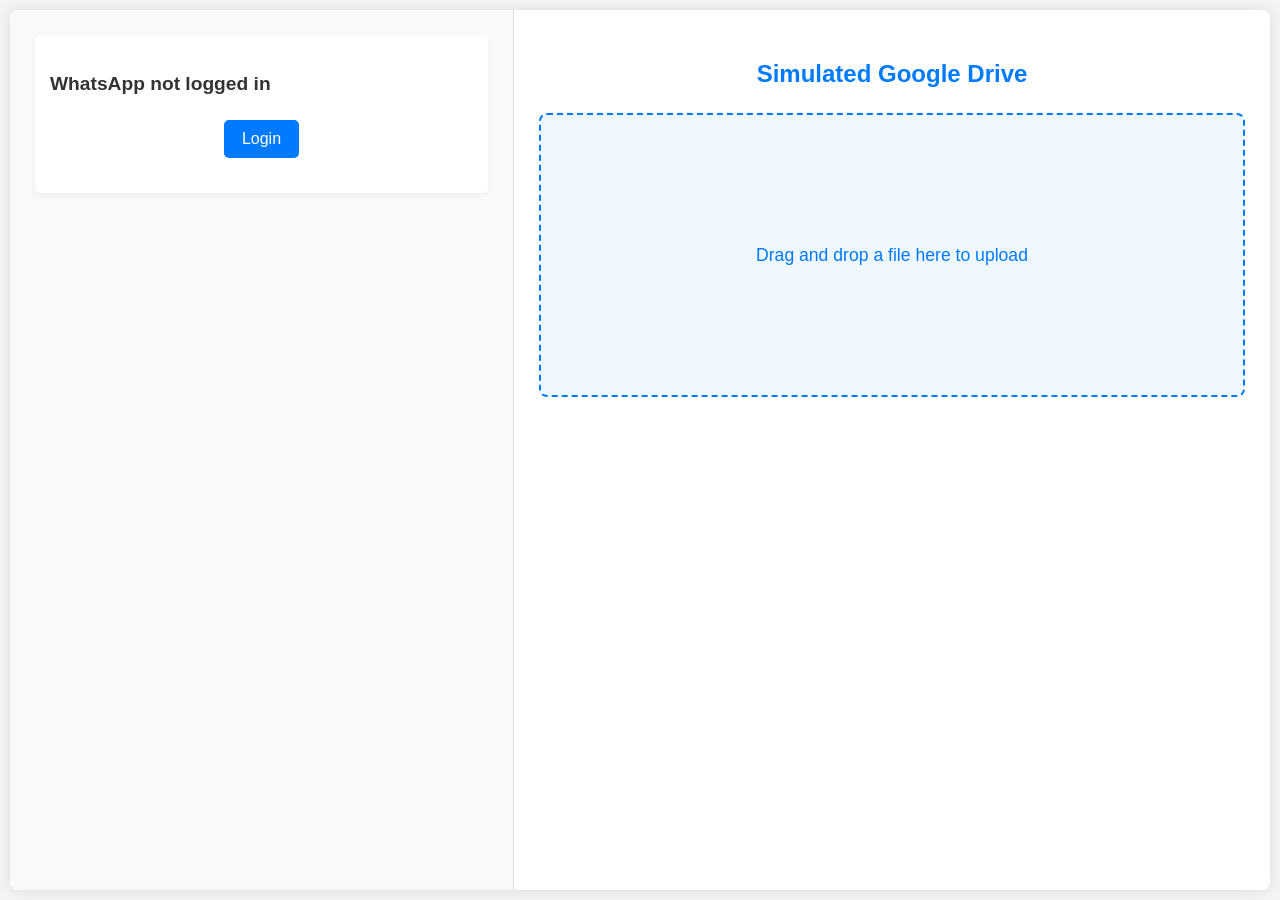
==== index.html @ 04526c60 "feat: Create interactive project showcase website This commit introduces a new interactive demo webs" ====
<!DOCTYPE html>
<html lang="en">
<head>
    <meta charset="UTF-8">
    <meta name="viewport" content="width=device-width, initial-scale=1.0">
    <title>Project Showcase Demo</title>
    <link rel="stylesheet" href="style.css">
</head>
<body>
    <div class="container">
        <div class="split left-pane">
            <!-- Dashboard content will go here -->
            <div id="dashboard-initial-view">
                <p id="whatsapp-status-message">WhatsApp not logged in</p>
                <button id="login-button">Login</button>
            </div>

            <div id="dashboard-loggedin-view" style="display: none;">
                <p id="whatsapp-status-loggedin">WhatsApp logged in</p>
                <h3>Contacts:</h3>
                <div id="phone-numbers-list">
                    <!-- Phone numbers will be populated by JavaScript -->
                </div>
                <h3>Activity Logs:</h3>
                <div id="logs-terminal">
                    <!-- Log messages will be populated by JavaScript -->
                    <p>Initializing session...</p>
                    <p>Connection established.</p>
                </div>
            </div>
            <!-- Other dashboard content will be added here later -->
        </div>
        <div class="split right-pane">
            <!-- Google Drive/WhatsApp content will go here -->
            <div id="right-pane-content">
                <h2>Simulated Google Drive</h2>
                <div id="drop-zone">
                    <p>Drag and drop a file here to upload</p>
                    <!-- Optionally, you can add an input type="file" hidden here for accessibility,
                         although the primary interaction is drag and drop for this demo. -->
                </div>
                <!-- Content of this pane will change after file drop -->
            </div>
        </div>
    </div>

    <div id="qr-modal" style="display: none;">
        <div class="modal-content">
            <span class="close-button">&times;</span> <!-- Optional close button -->
            <h2>Scan QR Code to Login</h2>
            <img id="qr-code-image" src="#" alt="QR Code will appear here" style="width: 200px; height: 200px; border: 1px solid #ccc; margin: 10px auto; display: block;">
            <p><em>(This is a simulation. No actual scanning needed.)</em></p>
            <p id="qr-fact-text" style="text-align: center; font-style: italic;"></p> <!-- To display the fact -->
            <button id="simulate-login-button">Simulate Login</button>
        </div>
    </div>

    <script src="script.js" defer></script>
</body>
</html>
---- style.css ----
/* General Styles */
body {
    font-family: -apple-system, BlinkMacSystemFont, "Segoe UI", Roboto, Helvetica, Arial, sans-serif;
    margin: 0;
    background-color: #f4f4f4;
    color: #333;
    line-height: 1.6;
    display: flex;
    flex-direction: column;
    min-height: 100vh;
}

.container {
    display: flex;
    flex-grow: 1;
    background-color: #fff;
    margin: 10px;
    box-shadow: 0 0 15px rgba(0,0,0,0.1);
    border-radius: 8px;
    overflow: hidden; /* Important for border-radius on children */
}

.split {
    padding: 25px;
    box-sizing: border-box;
    overflow-y: auto;
}

.left-pane {
    width: 40%;
    background-color: #f9f9f9;
    border-right: 1px solid #ddd;
}

.right-pane {
    width: 60%;
    background-color: #ffffff;
}

h2, h3 {
    color: #007bff; /* Primary color */
}

button {
    background-color: #007bff;
    color: white;
    border: none;
    padding: 10px 18px;
    border-radius: 5px;
    cursor: pointer;
    font-size: 1em;
    transition: background-color 0.3s ease;
}

button:hover {
    background-color: #0056b3;
}

button:disabled {
    background-color: #ccc;
    cursor: not-allowed;
}

/* Dashboard Styles */
#dashboard-initial-view, #dashboard-loggedin-view {
    padding: 15px;
    border-radius: 5px;
    background-color: #fff;
    box-shadow: 0 2px 5px rgba(0,0,0,0.05);
}

#whatsapp-status-message, #whatsapp-status-loggedin {
    font-size: 1.2em;
    font-weight: bold;
    margin-bottom: 15px;
    color: #333;
}

#login-button {
    display: block;
    margin: 20px auto;
}

#phone-numbers-list {
    margin-top: 10px;
    padding-left: 0; /* Remove default list styling if it were a ul */
}

#phone-numbers-list p {
    background-color: #e9ecef;
    padding: 8px;
    border-radius: 4px;
    margin-bottom: 5px;
    font-size: 0.95em;
}

#logs-terminal {
    background-color: #222; /* Dark background for terminal */
    color: #0f0; /* Green text */
    font-family: "Courier New", Courier, monospace;
    padding: 15px;
    border-radius: 5px;
    margin-top: 15px;
    height: 150px;
    overflow-y: scroll;
    font-size: 0.9em;
    border: 1px solid #444;
}

#logs-terminal p {
    margin: 0 0 5px 0;
    white-space: pre-wrap; /* Keep log formatting */
}

/* QR Code Modal Styles */
#qr-modal {
    position: fixed;
    left: 0;
    top: 0;
    width: 100%;
    height: 100%;
    background-color: rgba(0,0,0,0.6);
    display: flex; /* Changed from none to flex for centering */
    align-items: center;
    justify-content: center;
    z-index: 1000;
    
    opacity: 0; /* Initially transparent */
    visibility: hidden; /* Initially not visible and not interactive */
    transition: opacity 0.3s ease-in-out, visibility 0s linear 0.3s; /* Fade transition */
}

#qr-modal.modal-visible {
    opacity: 1;
    visibility: visible;
    transition-delay: 0s; /* Override transition delay for visibility when becoming visible */
}

.modal-content {
    background-color: #fff;
    padding: 25px;
    border-radius: 8px;
    box-shadow: 0 5px 15px rgba(0,0,0,0.3);
    text-align: center;
    width: 90%;
    max-width: 400px;
    position: relative;
}

.close-button {
    position: absolute;
    top: 10px;
    right: 15px;
    font-size: 1.8em;
    font-weight: bold;
    color: #aaa;
    cursor: pointer;
}

.close-button:hover {
    color: #777;
}

#qr-code-image {
    width: 200px;
    height: 200px;
    border: 1px solid #ccc;
    margin: 20px auto;
    display: block;
}

#qr-fact-text {
    font-style: italic;
    color: #555;
    margin-bottom: 15px;
    font-size: 0.9em;
}

/* Google Drive Simulation (Right Pane Initial) */
#right-pane-content h2 { /* For "Simulated Google Drive" */
    text-align: center;
    margin-bottom: 20px;
}

#drop-zone {
    border: 2px dashed #007bff;
    border-radius: 8px;
    padding: 40px;
    text-align: center;
    background-color: #f0f8ff; /* Light blue background */
    color: #007bff;
    transition: background-color 0.3s ease, border-color 0.3s ease;
    min-height: 200px;
    display: flex;
    align-items: center;
    justify-content: center;
}

#drop-zone p {
    font-size: 1.1em;
    margin: 0;
}

#drop-zone.dragover { /* Class to be added by JS for visual feedback */
    background-color: #e0efff;
    border-color: #0056b3;
    border-style: solid; /* Ensure it's not dashed when dragover */
}

/* WhatsApp Simulation (Dynamically added to Right Pane) */
/* Some styles were inline in JS, these can augment or override if specific enough */
.whatsapp-header {
    /* background-color: #ededed; padding: 10px 15px; border-bottom: 1px solid #ccc; */
    /* These are good, ensure they are applied if not overridden by inline */
    font-size: 1em; /* Ensure h3 inside is not too large */
}

.whatsapp-header h3 {
    margin: 0;
    font-size: 1.1em; /* Control size of recipient name */
    font-weight: normal; /* Changed from bold in some earlier thoughts */
}

.whatsapp-chat-area {
    /* padding: 20px; height: calc(100% - 120px); overflow-y: auto; */
    /* background-image: url(...); background-repeat: repeat; */
    /* These are good */
    display: flex;
    flex-direction: column; /* To stack messages */
}

.message.sent {
    /* background-color: #dcf8c6; padding: 8px 12px; border-radius: 7px; ... */
    /* These are good. Add more specific styling if needed */
    align-self: flex-end; /* Override margin-left: auto if flex direction is column */
    /* margin-left: auto; */ /* Replaced by align-self if parent is flex/column */
}

.message.sent p {
    margin: 0; /* Reset paragraph margins within message bubble */
}

.message.sent p:first-child { /* For "You" */
     margin-bottom: 5px !important; /* Ensure space */
}

.whatsapp-input-area {
    /* padding: 10px; border-top: 1px solid #ccc; background-color: #f0f0f0; */
    /* These are good */
    margin-top: auto; /* Push to bottom if chat area doesn't fill space */
}

.whatsapp-input-area input[type="text"] {
    /* width: 100%; padding: 10px; border-radius: 20px; border: 1px solid #ddd; box-sizing: border-box; */
    /* These are good */
    background-color: #fff; /* Ensure it's not transparent */
}


/* Responsive Design */
@media (max-width: 768px) {
    .container {
        flex-direction: column;
        margin: 0;
        border-radius: 0;
        height: 100vh; /* Full height on mobile */
    }

    .split {
        width: 100% !important; /* Override inline or previous widths */
        border-right: none;
        border-bottom: 1px solid #ddd; /* Separator for stacked view */
    }

    .left-pane {
        height: auto; /* Adjust height as needed */
        max-height: 50vh; /* Example: limit height */
    }
    
    .right-pane {
        flex-grow: 1; /* Allow right pane to take remaining space */
    }

    .modal-content {
        width: 90%;
    }

    #logs-terminal {
        height: 100px; /* Reduce height on smaller screens */
    }
}

@media (max-width: 480px) {
    .split {
        padding: 15px;
    }
    h2 {
        font-size: 1.3em;
    }
    button {
        padding: 8px 12px;
        font-size: 0.9em;
    }
    .modal-content {
        padding: 20px;
    }
    #qr-code-image {
        width: 150px;
        height: 150px;
    }
    #drop-zone {
        padding: 20px;
        min-height: 150px;
    }
    #drop-zone p {
        font-size: 1em;
    }
}
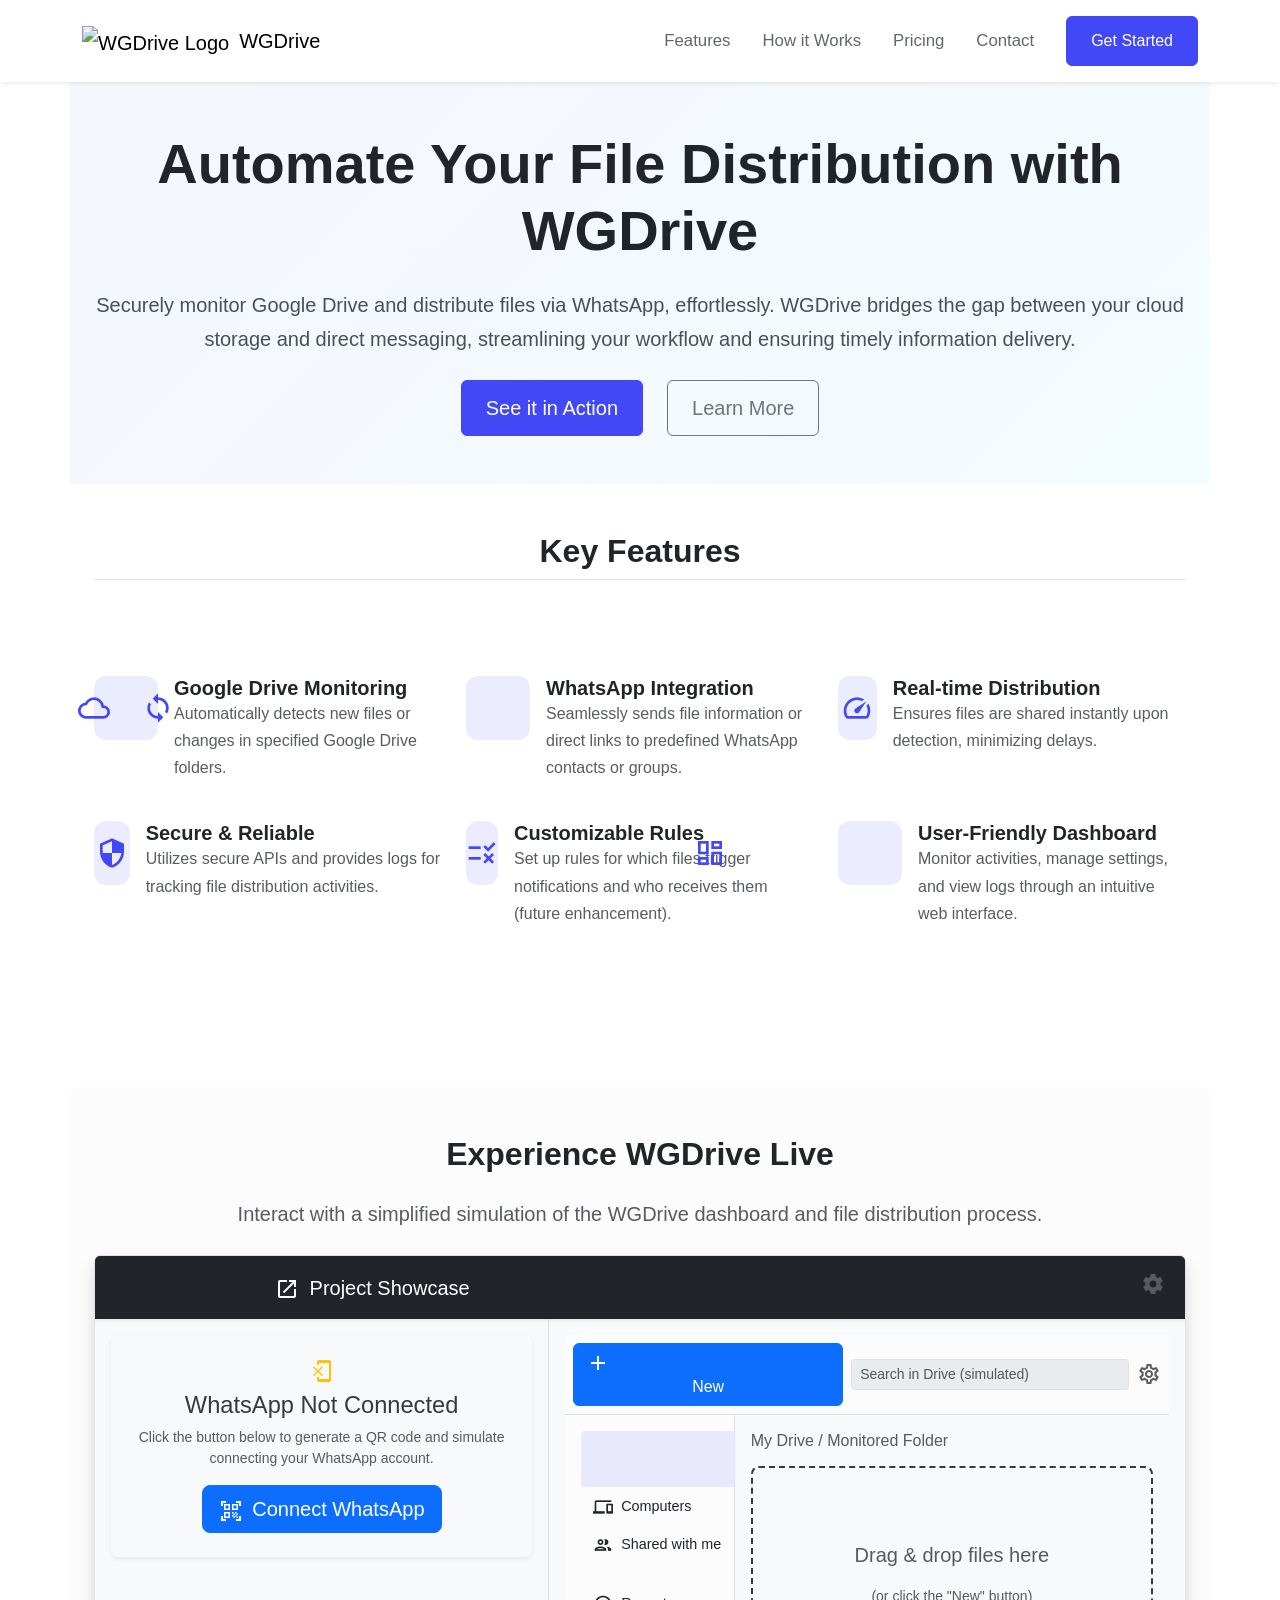
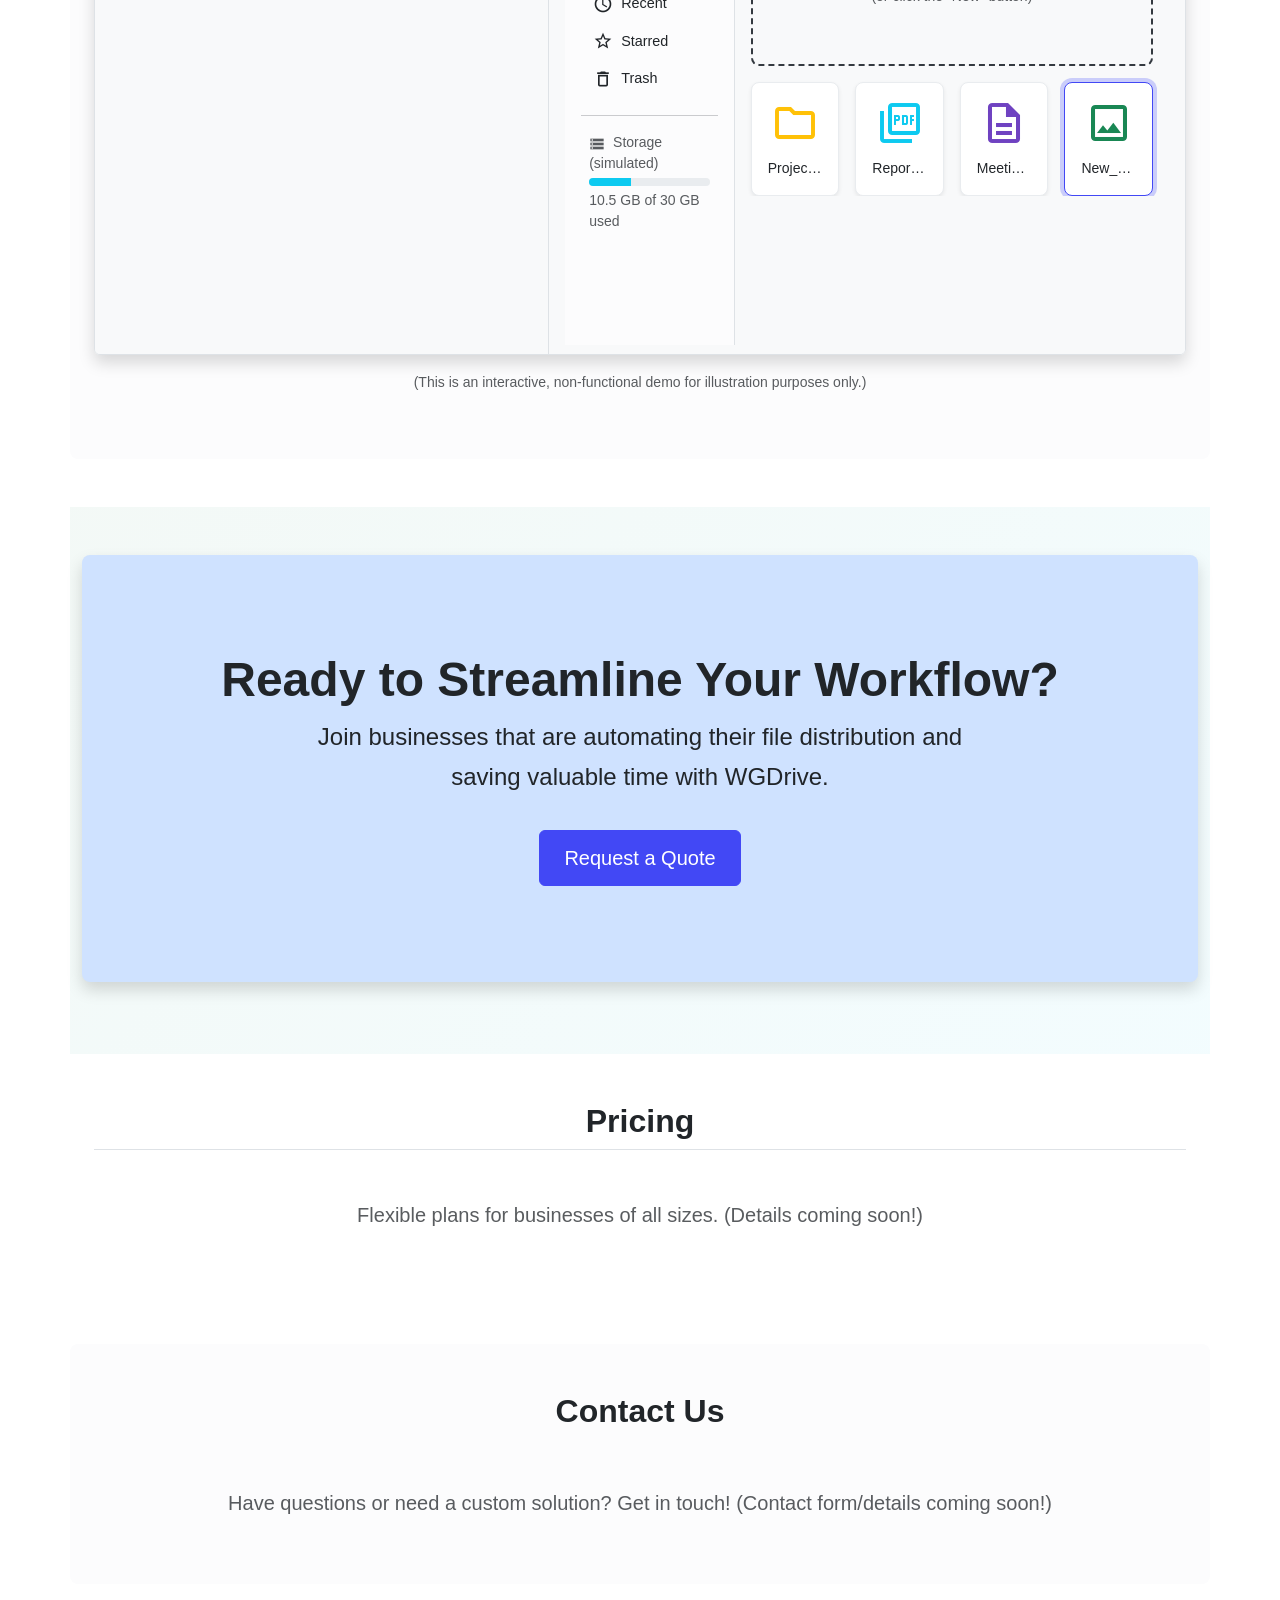
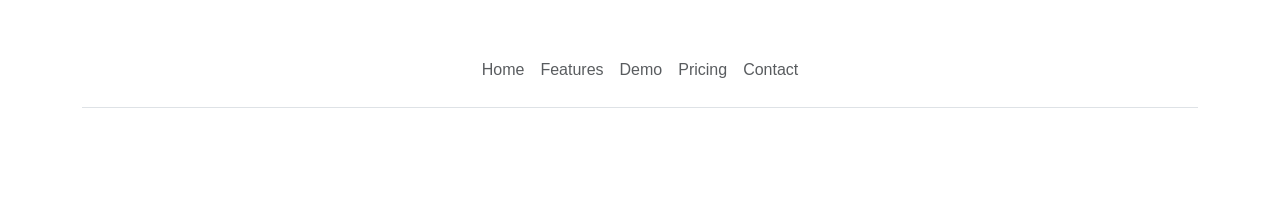
==== commit 7dbb7250: "feat: Create WGDrive homepage with embedded interactive demo This commit introduces a complete WGDri" ====
--- a/index.html
+++ b/index.html
@@ -3,58 +3,175 @@
 <head>
     <meta charset="UTF-8">
     <meta name="viewport" content="width=device-width, initial-scale=1.0">
-    <title>Project Showcase Demo</title>
+    <title>WGDrive - Automated File Distribution</title>
+    <!-- Bootstrap 5 CSS CDN -->
+    <link href="https://cdn.jsdelivr.net/npm/bootstrap@5.3.3/dist/css/bootstrap.min.css" rel="stylesheet" integrity="sha384-QWTKZyjpPEjISv5WaRU9OFeRpok6YctnYmDr5pNlyT2bRjXh0JMhjY6hW+ALEwIH" crossorigin="anonymous">
+    <!-- Material Icons (All Styles) CDN -->
+    <link href="https://fonts.googleapis.com/css2?family=Material+Icons&family=Material+Icons+Outlined&family=Material+Icons+Round&family=Material+Icons+Sharp&family=Material+Icons+Two+Tone" rel="stylesheet">
+    <!-- Link to new main style.css -->
     <link rel="stylesheet" href="style.css">
 </head>
 <body>
-    <div class="container">
-        <div class="split left-pane">
-            <!-- Dashboard content will go here -->
-            <div id="dashboard-initial-view">
-                <p id="whatsapp-status-message">WhatsApp not logged in</p>
-                <button id="login-button">Login</button>
+
+    <!-- Navbar -->
+    <nav class="navbar navbar-expand-lg navbar-light bg-white shadow-sm sticky-top">
+        <div class="container">
+            <a class="navbar-brand d-flex align-items-center" href="#">
+                <img src="https://github.com/user-attachments/assets/f177ad20-a68e-4cfd-b728-55f7c40de681" alt="WGDrive Logo" style="height: 30px; margin-right: 10px;">
+                WGDrive
+            </a>
+            <button class="navbar-toggler" type="button" data-bs-toggle="collapse" data-bs-target="#navbarNav" aria-controls="navbarNav" aria-expanded="false" aria-label="Toggle navigation">
+                <span class="navbar-toggler-icon"></span>
+            </button>
+            <div class="collapse navbar-collapse" id="navbarNav">
+                <ul class="navbar-nav ms-auto mb-2 mb-lg-0">
+                    <li class="nav-item">
+                        <a class="nav-link" href="#features">Features</a>
+                    </li>
+                    <li class="nav-item">
+                        <a class="nav-link" href="#demo-section">How it Works</a>
+                    </li>
+                    <li class="nav-item">
+                        <a class="nav-link" href="#pricing">Pricing</a>
+                    </li>
+                    <li class="nav-item">
+                        <a class="nav-link" href="#contact">Contact</a>
+                    </li>
+                </ul>
+                <button class="btn btn-primary ms-lg-3" type="button">Get Started</button> 
+                <!-- Or <a href="#" class="btn btn-primary ms-lg-3">Login</a> -->
             </div>
+        </div>
+    </nav>
 
-            <div id="dashboard-loggedin-view" style="display: none;">
-                <p id="whatsapp-status-loggedin">WhatsApp logged in</p>
-                <h3>Contacts:</h3>
-                <div id="phone-numbers-list">
-                    <!-- Phone numbers will be populated by JavaScript -->
+    <!-- Hero Section -->
+    <section id="hero" class="container col-xxl-8 px-4 py-5 text-center">
+        <h1 class="display-4 fw-bold">Automate Your File Distribution with WGDrive</h1>
+        <p class="lead my-4">
+            Securely monitor Google Drive and distribute files via WhatsApp, effortlessly. 
+            WGDrive bridges the gap between your cloud storage and direct messaging, 
+            streamlining your workflow and ensuring timely information delivery.
+        </p>
+        <div class="d-grid gap-2 d-sm-flex justify-content-sm-center">
+            <a href="#demo-section" class="btn btn-primary btn-lg px-4 me-sm-3">See it in Action</a>
+            <a href="#features" class="btn btn-outline-secondary btn-lg px-4">Learn More</a>
+        </div>
+    </section>
+
+    <!-- Features Section -->
+    <section id="features" class="container px-4 py-5">
+        <h2 class="pb-2 border-bottom text-center mb-5">Key Features</h2>
+        <div class="row g-4 py-5 row-cols-1 row-cols-lg-3">
+            <div class="col d-flex align-items-start">
+                <div class="feature-icon-bg me-3"> <!-- text-center removed, me-3 kept -->
+                    <span class="material-icons-outlined">cloud_sync</span> <!-- display-4 text-primary removed -->
                 </div>
-                <h3>Activity Logs:</h3>
-                <div id="logs-terminal">
-                    <!-- Log messages will be populated by JavaScript -->
-                    <p>Initializing session...</p>
-                    <p>Connection established.</p>
+                <div>
+                    <h4 class="fw-semibold mb-0">Google Drive Monitoring</h4>
+                    <p class="text-muted">Automatically detects new files or changes in specified Google Drive folders.</p>
                 </div>
             </div>
-            <!-- Other dashboard content will be added here later -->
-        </div>
-        <div class="split right-pane">
-            <!-- Google Drive/WhatsApp content will go here -->
-            <div id="right-pane-content">
-                <h2>Simulated Google Drive</h2>
-                <div id="drop-zone">
-                    <p>Drag and drop a file here to upload</p>
-                    <!-- Optionally, you can add an input type="file" hidden here for accessibility,
-                         although the primary interaction is drag and drop for this demo. -->
+            <div class="col d-flex align-items-start">
+                <div class="feature-icon-bg me-3">
+                     <span class="material-icons-outlined">whatsapp</span> <!-- text-success removed -->
                 </div>
-                <!-- Content of this pane will change after file drop -->
+                <div>
+                    <h4 class="fw-semibold mb-0">WhatsApp Integration</h4>
+                    <p class="text-muted">Seamlessly sends file information or direct links to predefined WhatsApp contacts or groups.</p>
+                </div>
+            </div>
+            <div class="col d-flex align-items-start">
+                <div class="feature-icon-bg me-3">
+                    <span class="material-icons-outlined">speed</span> <!-- text-danger removed -->
+                </div>
+                <div>
+                    <h4 class="fw-semibold mb-0">Real-time Distribution</h4>
+                    <p class="text-muted">Ensures files are shared instantly upon detection, minimizing delays.</p>
+                </div>
+            </div>
+            <div class="col d-flex align-items-start mt-lg-4">
+                <div class="feature-icon-bg me-3">
+                    <span class="material-icons-outlined">security</span> <!-- text-warning removed -->
+                </div>
+                <div>
+                    <h4 class="fw-semibold mb-0">Secure & Reliable</h4>
+                    <p class="text-muted">Utilizes secure APIs and provides logs for tracking file distribution activities.</p>
+                </div>
+            </div>
+             <div class="col d-flex align-items-start mt-lg-4">
+                <div class="feature-icon-bg me-3">
+                    <span class="material-icons-outlined">rule</span> <!-- text-info removed -->
+                </div>
+                <div>
+                    <h4 class="fw-semibold mb-0">Customizable Rules</h4>
+                    <p class="text-muted">Set up rules for which files trigger notifications and who receives them (future enhancement).</p>
+                </div>
+            </div>
+             <div class="col d-flex align-items-start mt-lg-4">
+                <div class="feature-icon-bg me-3">
+                    <span class="material-icons-outlined">dashboard_customize</span> <!-- style removed -->
+                </div>
+                <div>
+                    <h4 class="fw-semibold mb-0">User-Friendly Dashboard</h4>
+                    <p class="text-muted">Monitor activities, manage settings, and view logs through an intuitive web interface.</p>
+                </div>
             </div>
         </div>
+    </section>
+
+    <!-- "How it Works" / Demo Section -->
+    <section id="demo-section" class="container px-4 py-5 bg-light-subtle rounded-3 my-5">
+        <h2 class="text-center mb-4">Experience WGDrive Live</h2>
+        <p class="text-center text-muted lead mb-4">Interact with a simplified simulation of the WGDrive dashboard and file distribution process.</p>
+        <div class="d-flex justify-content-center">
+          <iframe src="demo.html" style="width: 100%; max-width: 1200px; height: 700px; border: 1px solid #dee2e6; border-radius: .375rem; box-shadow: 0 .5rem 1rem rgba(0,0,0,.15);" title="WGDrive Interactive Demo"></iframe>
+        </div>
+        <p class="text-center text-muted small mt-3">(This is an interactive, non-functional demo for illustration purposes only.)</p>
+    </section>
+
+    <!-- Call to Action Section (Placeholder) -->
+    <section id="cta" class="container py-5 text-center">
+        <div class="p-5 mb-4 bg-primary-subtle rounded-3 shadow">
+            <div class="container-fluid py-5">
+                <h2 class="display-5 fw-bold">Ready to Streamline Your Workflow?</h2>
+                <p class="fs-4 col-md-8 mx-auto">Join businesses that are automating their file distribution and saving valuable time with WGDrive.</p>
+                <a href="#contact" class="btn btn-primary btn-lg mt-3">Request a Quote</a> 
+                <!-- Or <a href="#" class="btn btn-success btn-lg mt-3">Sign Up Now</a> -->
+            </div>
+        </div>
+    </section>
+    
+    <!-- Placeholder sections for Pricing and Contact -->
+    <section id="pricing" class="container px-4 py-5">
+        <h2 class="pb-2 border-bottom text-center mb-5">Pricing</h2>
+        <p class="text-center text-muted lead">Flexible plans for businesses of all sizes. (Details coming soon!)</p>
+    </section>
+
+    <section id="contact" class="container px-4 py-5 bg-light-subtle rounded-3 my-5">
+        <h2 class="pb-2 text-center mb-5">Contact Us</h2>
+        <p class="text-center text-muted lead">Have questions or need a custom solution? Get in touch! (Contact form/details coming soon!)</p>
+    </section>
+
+
+    <!-- Footer -->
+    <div class="container">
+        <footer class="py-3 my-4">
+            <ul class="nav justify-content-center border-bottom pb-3 mb-3">
+                <li class="nav-item"><a href="#" class="nav-link px-2 text-muted">Home</a></li>
+                <li class="nav-item"><a href="#features" class="nav-link px-2 text-muted">Features</a></li>
+                <li class="nav-item"><a href="#demo-section" class="nav-link px-2 text-muted">Demo</a></li>
+                <li class="nav-item"><a href="#pricing" class="nav-link px-2 text-muted">Pricing</a></li>
+                <li class="nav-item"><a href="#contact" class="nav-link px-2 text-muted">Contact</a></li>
+                <!-- <li class="nav-item"><a href="#" class="nav-link px-2 text-muted">FAQs</a></li> -->
+                <!-- <li class="nav-item"><a href="#" class="nav-link px-2 text-muted">About</a></li> -->
+            </ul>
+            <p class="text-center text-muted">&copy; 2024 WGDrive. All rights reserved.</p>
+        </footer>
     </div>
 
-    <div id="qr-modal" style="display: none;">
-        <div class="modal-content">
-            <span class="close-button">&times;</span> <!-- Optional close button -->
-            <h2>Scan QR Code to Login</h2>
-            <img id="qr-code-image" src="#" alt="QR Code will appear here" style="width: 200px; height: 200px; border: 1px solid #ccc; margin: 10px auto; display: block;">
-            <p><em>(This is a simulation. No actual scanning needed.)</em></p>
-            <p id="qr-fact-text" style="text-align: center; font-style: italic;"></p> <!-- To display the fact -->
-            <button id="simulate-login-button">Simulate Login</button>
-        </div>
-    </div>
-
-    <script src="script.js" defer></script>
+    <!-- Bootstrap 5 JS Bundle CDN -->
+    <script src="https://cdn.jsdelivr.net/npm/bootstrap@5.3.3/dist/js/bootstrap.bundle.min.js" integrity="sha384-YvpcrYf0tY3lHB60NNkmXc5s9fDVZLESaAA55NDzOxhy9GkcIdslK1eN7N6jIeHz" crossorigin="anonymous"></script>
+    <!-- Link to new main script.js -->
+    <script src="script.js"></script>
 </body>
 </html>
--- a/style.css
+++ b/style.css
@@ -1,318 +1,210 @@
-/* General Styles */
+/* style.css - For WGDrive Homepage (index.html) */
+
+/* --- Variable Overrides & Global Styles --- */
+:root {
+    --bs-primary-rgb: 66, 72, 245; /* A modern, slightly desaturated blue/indigo */
+    --bs-secondary-rgb: 108, 117, 125; /* Default Bootstrap secondary */
+    --bs-success-rgb: 25, 135, 84;    /* Default Bootstrap success */
+    --bs-info-rgb: 13, 202, 240;      /* Default Bootstrap info */
+    --bs-light-rgb: 248, 249, 250;   /* Default Bootstrap light */
+    --bs-dark-rgb: 33, 37, 41;       /* Default Bootstrap dark */
+    --bs-font-sans-serif: 'Inter', -apple-system, BlinkMacSystemFont, "Segoe UI", Roboto, "Helvetica Neue", Arial, sans-serif, "Apple Color Emoji", "Segoe UI Emoji", "Segoe UI Symbol";
+    --bs-body-color: #212529;
+    --bs-body-bg: #ffffff;
+    --bs-link-hover-decoration: underline;
+}
+
 body {
-    font-family: -apple-system, BlinkMacSystemFont, "Segoe UI", Roboto, Helvetica, Arial, sans-serif;
-    margin: 0;
-    background-color: #f4f4f4;
-    color: #333;
-    line-height: 1.6;
-    display: flex;
-    flex-direction: column;
-    min-height: 100vh;
-}
-
-.container {
-    display: flex;
-    flex-grow: 1;
-    background-color: #fff;
-    margin: 10px;
-    box-shadow: 0 0 15px rgba(0,0,0,0.1);
-    border-radius: 8px;
-    overflow: hidden; /* Important for border-radius on children */
-}
-
-.split {
-    padding: 25px;
-    box-sizing: border-box;
-    overflow-y: auto;
-}
-
-.left-pane {
-    width: 40%;
-    background-color: #f9f9f9;
-    border-right: 1px solid #ddd;
-}
-
-.right-pane {
-    width: 60%;
-    background-color: #ffffff;
-}
-
-h2, h3 {
-    color: #007bff; /* Primary color */
-}
-
-button {
-    background-color: #007bff;
-    color: white;
-    border: none;
-    padding: 10px 18px;
-    border-radius: 5px;
-    cursor: pointer;
-    font-size: 1em;
-    transition: background-color 0.3s ease;
-}
-
-button:hover {
-    background-color: #0056b3;
-}
-
-button:disabled {
-    background-color: #ccc;
-    cursor: not-allowed;
-}
-
-/* Dashboard Styles */
-#dashboard-initial-view, #dashboard-loggedin-view {
-    padding: 15px;
-    border-radius: 5px;
-    background-color: #fff;
-    box-shadow: 0 2px 5px rgba(0,0,0,0.05);
-}
-
-#whatsapp-status-message, #whatsapp-status-loggedin {
-    font-size: 1.2em;
-    font-weight: bold;
-    margin-bottom: 15px;
-    color: #333;
-}
-
-#login-button {
-    display: block;
-    margin: 20px auto;
-}
-
-#phone-numbers-list {
-    margin-top: 10px;
-    padding-left: 0; /* Remove default list styling if it were a ul */
-}
-
-#phone-numbers-list p {
-    background-color: #e9ecef;
-    padding: 8px;
-    border-radius: 4px;
-    margin-bottom: 5px;
-    font-size: 0.95em;
-}
-
-#logs-terminal {
-    background-color: #222; /* Dark background for terminal */
-    color: #0f0; /* Green text */
-    font-family: "Courier New", Courier, monospace;
-    padding: 15px;
-    border-radius: 5px;
-    margin-top: 15px;
-    height: 150px;
-    overflow-y: scroll;
-    font-size: 0.9em;
-    border: 1px solid #444;
-}
-
-#logs-terminal p {
-    margin: 0 0 5px 0;
-    white-space: pre-wrap; /* Keep log formatting */
-}
-
-/* QR Code Modal Styles */
-#qr-modal {
-    position: fixed;
-    left: 0;
-    top: 0;
-    width: 100%;
-    height: 100%;
-    background-color: rgba(0,0,0,0.6);
-    display: flex; /* Changed from none to flex for centering */
+    font-family: var(--bs-font-sans-serif);
+    color: var(--bs-body-color);
+    background-color: var(--bs-body-bg);
+    line-height: 1.7;
+}
+
+h1, h2, h3, h4, h5, h6 {
+    font-weight: 600; /* Slightly bolder headings */
+    color: var(--bs-dark-rgb);
+}
+
+.btn {
+    padding: 0.75rem 1.5rem;
+    border-radius: 0.375rem; /* Bootstrap 5 default, can be customized */
+    font-weight: 500;
+    transition: all 0.2s ease-in-out;
+}
+
+.btn-primary {
+    /* Ensure variables are defined or use direct values */
+    background-color: rgb(var(--bs-primary-rgb));
+    border-color: rgb(var(--bs-primary-rgb));
+}
+
+.btn-primary:hover {
+    opacity: 0.9;
+    transform: translateY(-2px);
+}
+.btn-outline-secondary:hover {
+    transform: translateY(-2px);
+}
+
+
+/* --- Navbar Styling --- */
+.navbar {
+    padding-top: 1rem;
+    padding-bottom: 1rem;
+    font-size: 1.05rem;
+}
+
+.navbar-brand img {
+    transition: transform 0.3s ease;
+}
+.navbar-brand:hover img {
+    transform: rotate(-10deg) scale(1.1);
+}
+
+.navbar .nav-link {
+    color: rgba(var(--bs-dark-rgb), 0.7);
+    margin-left: 0.5rem;
+    margin-right: 0.5rem;
+    padding: 0.5rem 0.25rem;
+}
+.navbar .nav-link:hover, .navbar .nav-link.active {
+    color: rgb(var(--bs-primary-rgb));
+    border-bottom: 2px solid rgb(var(--bs-primary-rgb));
+}
+.navbar .btn-outline-primary { /* Assuming this was intended for a Get Started button if it was outlined */
+    margin-left: 1rem;
+}
+
+
+/* --- Hero Section --- */
+#hero {
+    background: linear-gradient(135deg, rgba(var(--bs-primary-rgb), 0.05), rgba(var(--bs-info-rgb), 0.05) 100%);
+    padding-top: 4rem;
+    padding-bottom: 4rem;
+}
+#hero .display-4 {
+    color: var(--bs-dark-rgb);
+    font-weight: 700;
+}
+#hero p.lead {
+    color: #495057; /* Darker lead text */
+    margin-bottom: 2rem;
+}
+
+
+/* --- Features Section --- */
+#features {
+    padding-top: 4rem;
+    padding-bottom: 4rem;
+}
+#features .feature-icon-bg { /* This is the new class for the icon wrapper */
+    display: inline-flex;
     align-items: center;
     justify-content: center;
-    z-index: 1000;
-    
-    opacity: 0; /* Initially transparent */
-    visibility: hidden; /* Initially not visible and not interactive */
-    transition: opacity 0.3s ease-in-out, visibility 0s linear 0.3s; /* Fade transition */
-}
-
-#qr-modal.modal-visible {
-    opacity: 1;
-    visibility: visible;
-    transition-delay: 0s; /* Override transition delay for visibility when becoming visible */
-}
-
-.modal-content {
-    background-color: #fff;
-    padding: 25px;
-    border-radius: 8px;
-    box-shadow: 0 5px 15px rgba(0,0,0,0.3);
-    text-align: center;
-    width: 90%;
-    max-width: 400px;
-    position: relative;
-}
-
-.close-button {
-    position: absolute;
-    top: 10px;
-    right: 15px;
-    font-size: 1.8em;
-    font-weight: bold;
-    color: #aaa;
-    cursor: pointer;
-}
-
-.close-button:hover {
-    color: #777;
-}
-
-#qr-code-image {
-    width: 200px;
-    height: 200px;
-    border: 1px solid #ccc;
-    margin: 20px auto;
-    display: block;
-}
-
-#qr-fact-text {
-    font-style: italic;
-    color: #555;
-    margin-bottom: 15px;
-    font-size: 0.9em;
-}
-
-/* Google Drive Simulation (Right Pane Initial) */
-#right-pane-content h2 { /* For "Simulated Google Drive" */
-    text-align: center;
-    margin-bottom: 20px;
-}
-
-#drop-zone {
-    border: 2px dashed #007bff;
-    border-radius: 8px;
-    padding: 40px;
-    text-align: center;
-    background-color: #f0f8ff; /* Light blue background */
-    color: #007bff;
-    transition: background-color 0.3s ease, border-color 0.3s ease;
-    min-height: 200px;
-    display: flex;
-    align-items: center;
-    justify-content: center;
-}
-
-#drop-zone p {
-    font-size: 1.1em;
-    margin: 0;
-}
-
-#drop-zone.dragover { /* Class to be added by JS for visual feedback */
-    background-color: #e0efff;
-    border-color: #0056b3;
-    border-style: solid; /* Ensure it's not dashed when dragover */
-}
-
-/* WhatsApp Simulation (Dynamically added to Right Pane) */
-/* Some styles were inline in JS, these can augment or override if specific enough */
-.whatsapp-header {
-    /* background-color: #ededed; padding: 10px 15px; border-bottom: 1px solid #ccc; */
-    /* These are good, ensure they are applied if not overridden by inline */
-    font-size: 1em; /* Ensure h3 inside is not too large */
-}
-
-.whatsapp-header h3 {
-    margin: 0;
-    font-size: 1.1em; /* Control size of recipient name */
-    font-weight: normal; /* Changed from bold in some earlier thoughts */
-}
-
-.whatsapp-chat-area {
-    /* padding: 20px; height: calc(100% - 120px); overflow-y: auto; */
-    /* background-image: url(...); background-repeat: repeat; */
-    /* These are good */
-    display: flex;
-    flex-direction: column; /* To stack messages */
-}
-
-.message.sent {
-    /* background-color: #dcf8c6; padding: 8px 12px; border-radius: 7px; ... */
-    /* These are good. Add more specific styling if needed */
-    align-self: flex-end; /* Override margin-left: auto if flex direction is column */
-    /* margin-left: auto; */ /* Replaced by align-self if parent is flex/column */
-}
-
-.message.sent p {
-    margin: 0; /* Reset paragraph margins within message bubble */
-}
-
-.message.sent p:first-child { /* For "You" */
-     margin-bottom: 5px !important; /* Ensure space */
-}
-
-.whatsapp-input-area {
-    /* padding: 10px; border-top: 1px solid #ccc; background-color: #f0f0f0; */
-    /* These are good */
-    margin-top: auto; /* Push to bottom if chat area doesn't fill space */
-}
-
-.whatsapp-input-area input[type="text"] {
-    /* width: 100%; padding: 10px; border-radius: 20px; border: 1px solid #ddd; box-sizing: border-box; */
-    /* These are good */
-    background-color: #fff; /* Ensure it's not transparent */
-}
-
-
-/* Responsive Design */
+    width: 4rem;
+    height: 4rem;
+    margin-bottom: 1rem;
+    border-radius: 0.75rem;
+    background-color: rgba(var(--bs-primary-rgb), 0.1); /* Light primary background */
+}
+#features .feature-icon-bg .material-icons-outlined { /* Targeting outlined icons specifically if used */
+    font-size: 2rem; /* Ensure icon size is consistent */
+    color: rgb(var(--bs-primary-rgb));
+}
+/* If using standard material-icons fill, target this instead or additionally */
+#features .feature-icon-bg .material-icons { 
+    font-size: 2rem;
+    color: rgb(var(--bs-primary-rgb));
+}
+
+#features .col h4 { /* Changed from h3 in CSS to h4 to match HTML structure */
+    font-size: 1.25rem; /* Adjusted from 1.5rem to better fit h4 */
+    font-weight: 600;
+    margin-bottom: 0.5rem;
+}
+
+
+/* --- Demo Section --- */
+#demo-section {
+    padding-top: 4rem;
+    padding-bottom: 4rem;
+    background-color: var(--bs-light-rgb);
+}
+#demo-section iframe {
+    box-shadow: 0 0.5rem 1.5rem rgba(0,0,0,0.15);
+    transition: transform 0.3s ease-out, box-shadow 0.3s ease-out;
+}
+#demo-section iframe:hover {
+    transform: translateY(-5px) scale(1.01);
+    box-shadow: 0 0.75rem 2rem rgba(0,0,0,0.2);
+}
+
+
+/* --- Call to Action Section --- */
+#cta { /* Changed from #cta-final to match the ID in index.html */
+    padding-top: 4rem;
+    padding-bottom: 4rem;
+    background: linear-gradient(135deg, rgba(var(--bs-success-rgb), 0.05), rgba(var(--bs-info-rgb), 0.05) 100%);
+}
+
+
+/* --- Footer --- */
+/* Targeting the footer element directly as per HTML structure */
+footer.container > .py-3.my-4 { /* More specific selector if needed, or just 'footer' */
+    background-color: var(--bs-dark-rgb); /* This won't work as expected because footer is inside .container */
+    color: var(--bs-light-rgb);
+    padding-top: 3rem !important; /* Important to override .my-4 */
+    padding-bottom: 3rem !important; /* Important to override .my-4 */
+    margin-top: 0 !important; /* Reset margin if making it full-width */
+    margin-bottom: 0 !important;
+    max-width: 100%; /* To make it full width if it's inside a container */
+}
+/* A better approach for full-width footer background: */
+/* Move bg-dark to an outer container for the footer if possible in HTML, or: */
+.container-fluid.footer-wrapper { /* Add this class to a new div wrapping the footer in HTML */
+    background-color: var(--bs-dark-rgb);
+    color: var(--bs-light-rgb);
+}
+/* For existing structure, let's style the inner part: */
+footer .nav-link {
+    color: rgba(255,255,255,0.7);
+}
+footer .nav-link:hover {
+    color: #fff;
+}
+footer p.text-muted { /* Override for footer copyright text */
+    color: rgba(255,255,255,0.5) !important;
+}
+
+
+/* --- Utility & General Enhancements --- */
+.shadow-lg { /* Enhance default shadow */
+    box-shadow: 0 1rem 3rem rgba(0,0,0,.175) !important;
+}
+.rounded-4 { /* More pronounced rounding. Bootstrap 5.3 uses .rounded-4 for 1rem */
+    border-radius: 1rem !important;
+}
+
+/* Smooth scroll behavior */
+html {
+    scroll-behavior: smooth;
+}
+
+/* Responsive adjustments if needed beyond Bootstrap defaults */
 @media (max-width: 768px) {
-    .container {
-        flex-direction: column;
-        margin: 0;
-        border-radius: 0;
-        height: 100vh; /* Full height on mobile */
-    }
-
-    .split {
-        width: 100% !important; /* Override inline or previous widths */
-        border-right: none;
-        border-bottom: 1px solid #ddd; /* Separator for stacked view */
-    }
-
-    .left-pane {
-        height: auto; /* Adjust height as needed */
-        max-height: 50vh; /* Example: limit height */
-    }
-    
-    .right-pane {
-        flex-grow: 1; /* Allow right pane to take remaining space */
-    }
-
-    .modal-content {
-        width: 90%;
-    }
-
-    #logs-terminal {
-        height: 100px; /* Reduce height on smaller screens */
-    }
-}
-
-@media (max-width: 480px) {
-    .split {
-        padding: 15px;
-    }
-    h2 {
-        font-size: 1.3em;
-    }
-    button {
-        padding: 8px 12px;
-        font-size: 0.9em;
-    }
-    .modal-content {
-        padding: 20px;
-    }
-    #qr-code-image {
-        width: 150px;
-        height: 150px;
-    }
-    #drop-zone {
-        padding: 20px;
-        min-height: 150px;
-    }
-    #drop-zone p {
-        font-size: 1em;
-    }
-}
+    #hero {
+        padding-top: 2rem;
+        padding-bottom: 2rem;
+    }
+    #hero .display-4 {
+        font-size: 2.5rem; /* Adjust hero heading size */
+    }
+    #features .col {
+        text-align: center; /* Center feature items on smaller screens */
+    }
+    #features .feature-icon-bg { /* This ensures the background div itself is centered */
+        margin-left: auto;
+        margin-right: auto;
+    }
+}
